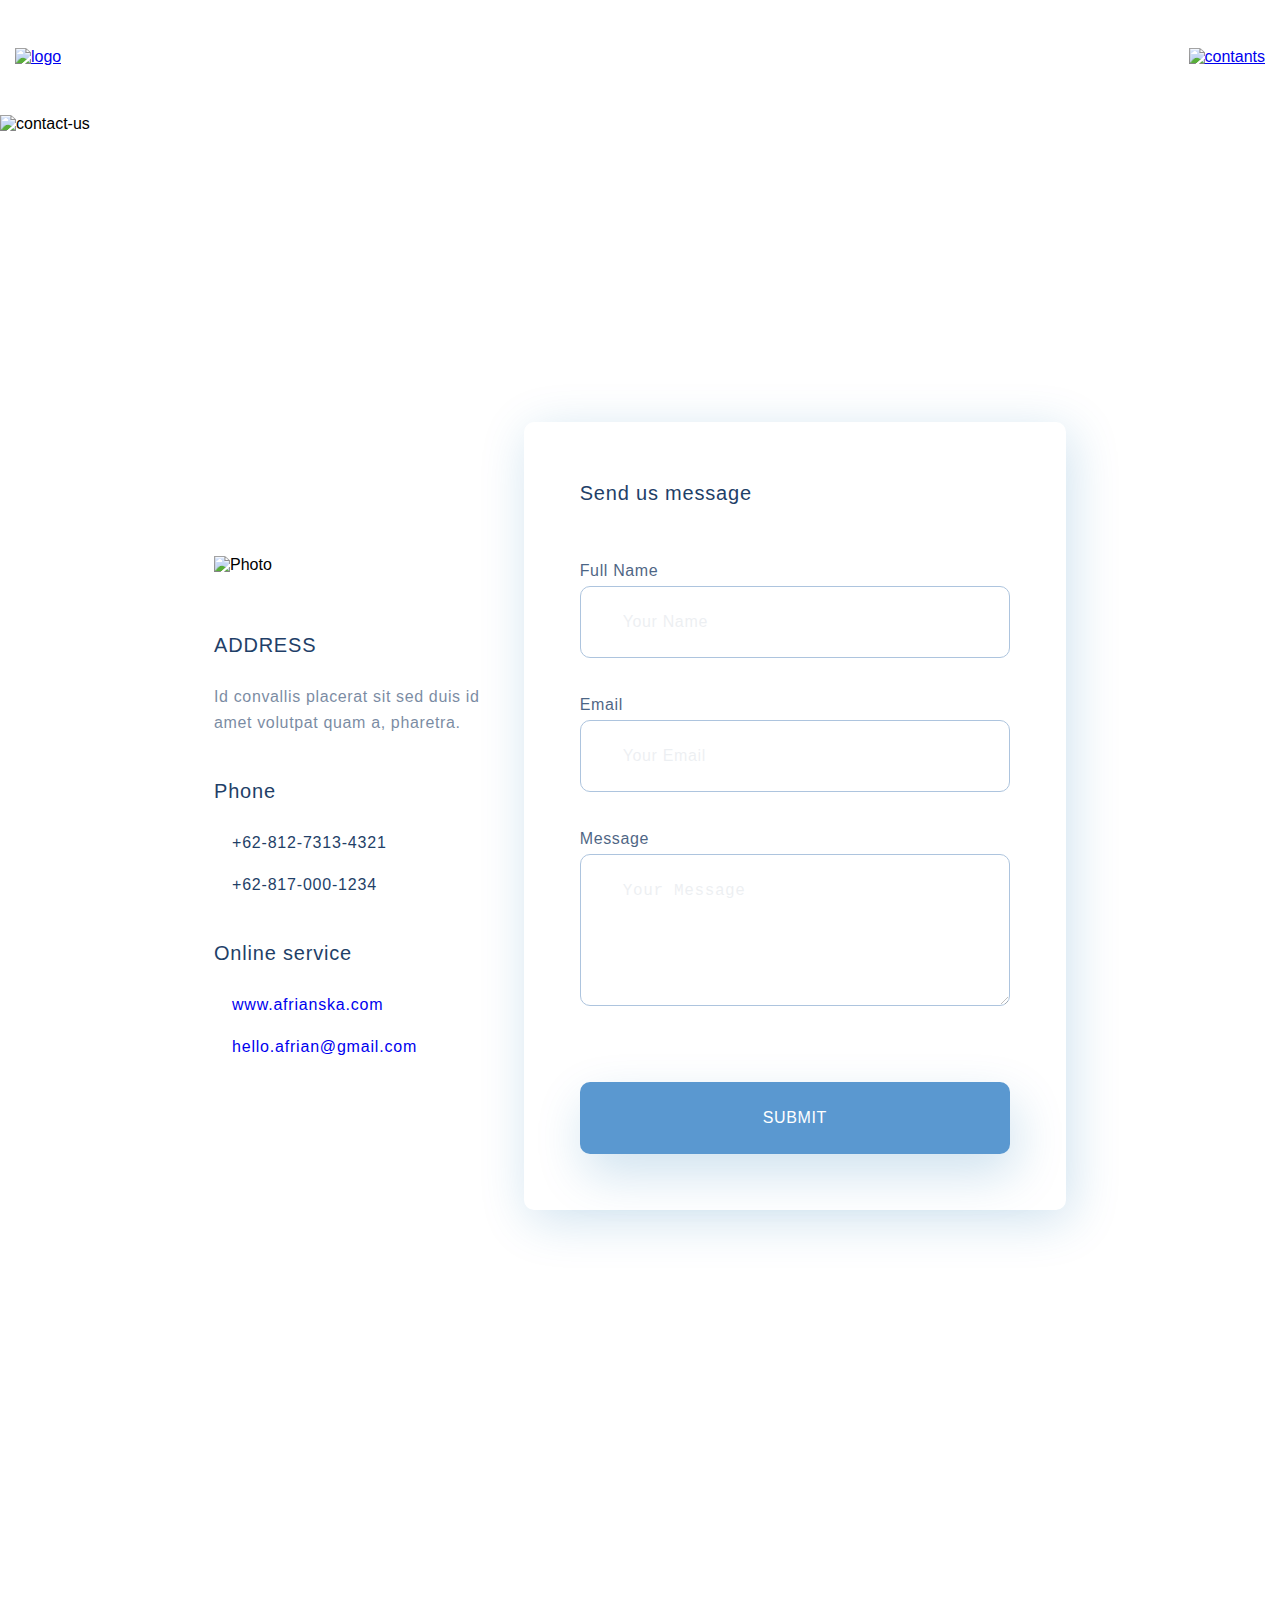
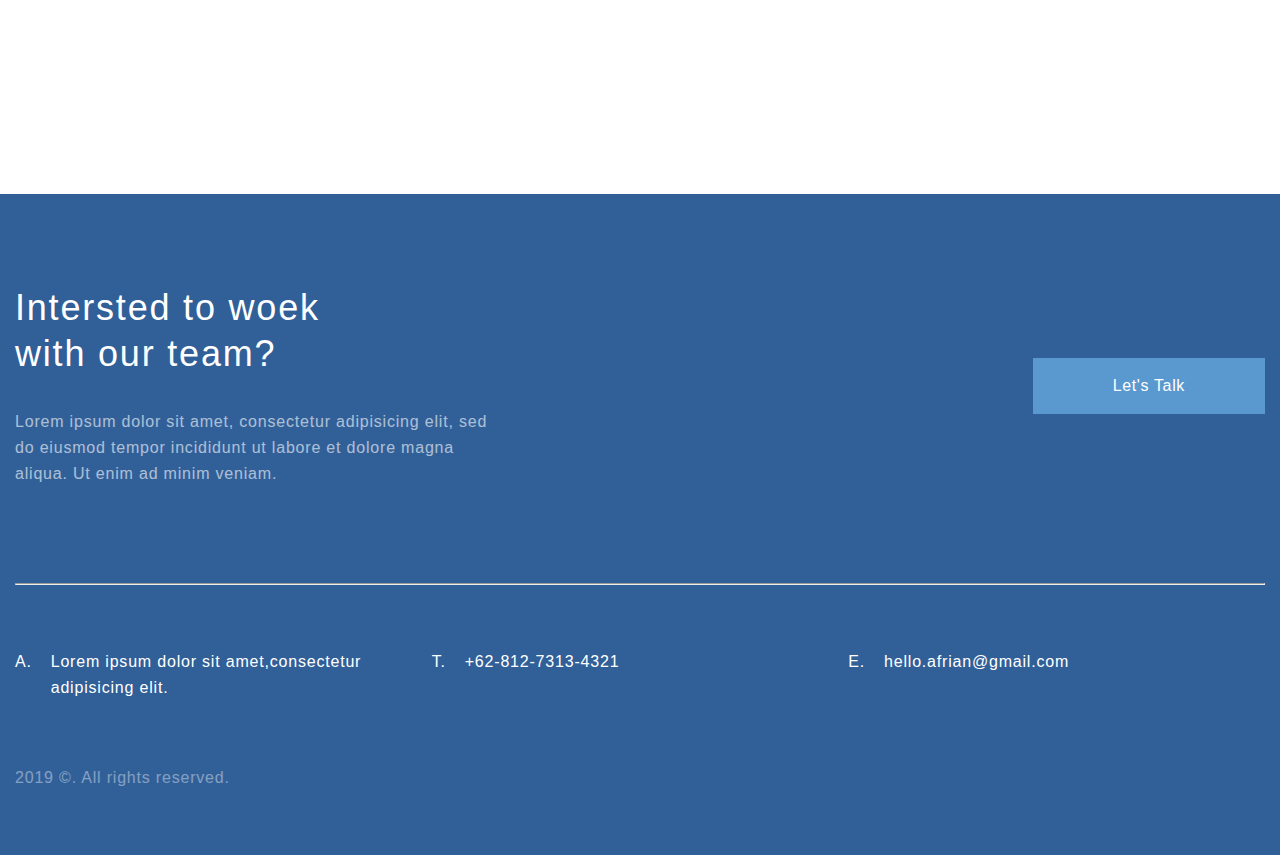
==== contacts.html @ 065f22f1 "Add files via upload" ====
<!DOCTYPE html>
<html lang="en">

<head>
    <meta charset="UTF-8">
    <meta http-equiv="X-UA-Compatible" content="IE=edge">
    <meta name="viewport" content="width=device-width, initial-scale=1.0">
    <link rel="stylesheet" href="style.css">
    <title>Document</title>
</head>

<body>
    <div class="top__contact">
        <div class="container">
            <div class="header header__contact">
                <div class="mainpage"><a href="lesson-2.html"><img src="img/logo.svg" alt="logo"></a></div>
                <div class="contacts"><a href="#"><img src="img/menu_contact_page.svg" alt="contants"></a></div>
            </div>
        </div>
    </div>

    <div class="contacts-header">
        <div class="contactUs-box">
            <img class="contacts-header-img" src="img/contactUs_img.png" alt="contact-us">
            <h2 class="contacts-heading">Contact us</h2>
            <p class="par contacts-header-text">Lorem ipsum dolor sit amet, consectetur adipiscing elit, sed do eiusmod
                tempor incididunt ut labore et dolore magna aliqua. </p>
        </div>
    </div>



    <form action="#" class="container maincontact">
        <div class="contacts-info">
            <img class="info-photo" src="img/contacts-photo.svg" alt="Photo">
            <h4 class="header4">ADDRESS</h4>
            <p class="par info-text">Id convallis placerat sit sed duis id amet volutpat quam a, pharetra.</p>
            <h4 class="header4">Phone</h4>
            <ul class="contacts-info-list phone-list">
                <li>+62-812-7313-4321</li>
                <li>+62-817-000-1234</li>
            </ul>
            <h4 class="header4">Online service</h4>
            <ul class="contacts-info-list link-list">
                <li><a class="info-link1" href="https://monkeytype.com/" target="_blank">www.afrianska.com</a></li>
                <li><a class="info-link2" href="https://www.google.com/intl/ru/gmail/about/"
                        target="_blank">hello.afrian@gmail.com</a>
                </li>
            </ul>
        </div>
        <div class="form">
            <h4 class="header4 form-header-margin">Send us message</h4>
            <p class="form-text">Full Name</p> <input class="input" type="text" placeholder="Your Name"><br>
            <p class="form-text">Email</p> <input class="input" type="email" placeholder="Your Email"><br>
            <p class="form-text">Message</p> <textarea class="input textarea-margin" cols="30" rows="5"
                placeholder="Your Message"></textarea><br>
            <button class="submit" type="submit">Submit</button>
        </div>
    </form>

    <div class="container maincontact">
        <iframe class="map"
            src="https://www.google.com/maps/embed?pb=!1m18!1m12!1m3!1d20290.134812223292!2d26.247168!3d50.529206849999994!2m3!1f0!2f0!3f0!3m2!1i1024!2i768!4f13.1!3m3!1m2!1s0x472f0d9f9c0ebfc3%3A0x83c0985b571f88d5!2z0JDQotCRLdC80LDRgNC60LXRgiDRgdGD0L_QtdGA0LzQsNGA0LrQtdGCIOKEljExNDA!5e0!3m2!1suk!2sua!4v1642683662098!5m2!1suk!2sua"
            style="border:0; width: 100%; height: 392px; display: block;" allowfullscreen="" loading="lazy"></iframe>
    </div>

    <div class="footer footer-contact-page">
        <div class="container">
            <div class="footer__top">
                <div class="footer__top__info">
                    <h3 class="footer_header">Intersted to woek<br>
                        with our team?</h3>
                    <p class="par footer__text">Lorem ipsum dolor sit amet, consectetur adipisicing elit, sed do eiusmod
                        tempor incididunt ut labore et dolore magna aliqua. Ut enim ad minim veniam.
                    </p>
                </div>
                <!-- <div class="footer__button">
                    <a href="#" class="footer__link">Let&#39;s Talk</a>
                </div> -->
                <a href="#" class="footer__button">Let&#39;s Talk</a>
            </div>

            <hr>

            <div class="footer_bottom">
                <ul class="footer__content">
                    <li class="fcontent__element f_element1">Lorem ipsum dolor sit amet,consectetur adipisicing
                        elit.
                    </li>
                    <li class="fcontent__element f_element2">+62-812-7313-4321</li>
                    <li class="fcontent__element f_element3">hello.afrian@gmail.com</li>
                </ul>
                <div class="footer_info">
                    <p class="footer__copy">2019 &copy;. All rights reserved.</p>
                </div>

            </div>
        </div>
    </div>

</body>

</html>
---- style.css ----
*{
    margin: 0;
    padding: 0;
}

body{
    font-family: sans-serif;
}

/* Main Page */

.top{
    background: linear-gradient(0deg, #EBF3FB 8.84%, 
    rgba(152, 195, 232, 0) 31.12%);
    min-height: 768px;

}

.top__text{
    width: 425px;
    font-size: 16px;
    line-height: 26px;
    letter-spacing: 0.05em;
    color: #1F3F68;
    opacity: 0.6;
    margin-top: 32px;
}

.par{
    font-size: 16px;
    line-height: 26px;
    color: #1F3F68;
    letter-spacing: 0.05em;
    opacity: 0.6;
}

.top__header{
    font-size: 64px;
    color: #1F3F68;
    width: 510px;
    font-weight: 300;
    line-height: 74px;
    letter-spacing: 0.04em;
    
}

.top__box{
    display: flex;
    flex-direction: column;
    height: 100%;
}

.top-info{
    flex-grow: 1;
    background-image: url(img/illustration.png);
    background-repeat: no-repeat;
    background-position: right center;
    background-size: 44%;
    margin-top: 115px;
}

.top__button{
    font-size: 16px;
    line-height: 26px;
    text-align: center;
    letter-spacing: 0.04em;
    color: #FFFFFF;
    background: #5A98D0;
    box-shadow: 5px 10px 20px rgba(53, 110, 173, 0.2);
    border-radius: 10px;
    text-decoration: none;
    padding: 15px 50px;
    display: inline-block;
    margin-top: 71px;
}

.header2{
    font-weight: 500;
    font-size: 44px;
    text-align: center;
}

.header3{
    font-size: 36px;
    font-weight: 300;
    line-height: 46px;
    text-align: center;
    letter-spacing: 0.05em;
    color: #000000;
}

.what-we-do{
    padding-top: 64px;
}

.header-mini{
    font-size: 20px;
    line-height: 30px;
    color: #1F3F68;
    letter-spacing: 0.05em;
    margin-top: 51px;
    margin-bottom: 14px;
}

.card__link{
    font-size: 14px;
    line-height: 30px;
    letter-spacing: 0.05em;
    color: #5A98D0;
    text-decoration: none;
}

.card__img{
    align-self: center;
}




.container{
    margin: 0 auto;
    max-width: 1250px;
}

.header{
    display: flex;
    justify-content: space-between;
    padding-top: 34px;
}

.link-box{
    margin-top: 30px; 
}

.card-box{
    display: flex;
    justify-content: space-between;
    margin-top: 64px;
}

.card__link-img{    
    width: 15px;
    height: 14px;
    margin-left: 24px;
    vertical-align: middle;
}

.cards{
    width: 359px;
    background: #FFFFFF;
    box-shadow: 5px 20px 50px rgba(16, 112, 177, 0.2);
    border-radius: 10px;
    padding: 44px 32px;
    box-sizing: border-box;
    display: flex;
    flex-direction: column;
}

.project__header{
    font-size: 36px;
    font-weight: 300;
    line-height: 46px;
    text-align: center;
    letter-spacing: 0.05em;
    color: #000000;
    margin-bottom: 32px;
}

.project{
    margin-top: 64px;
}

.project-item{
    position: relative;
    flex-grow: 1;
}

.project__img{
    width: 100%;
    
}

.project-parent{
    display: flex;
    justify-content: space-between;
    margin-top: 32px;
}

.project-item_margin{
    margin-right: 32px;
}

.project__img__text{
    position: absolute;
    font-size: 32px;
    line-height: 46px;
    text-align: right;
    letter-spacing: 0.05em;
    color: #FFFFFF;
    top: 64px;
    right: 64px;
}

.parent_text{
    position: absolute;
    font-size: 32px;
    line-height: 46px;
    text-align: right;
    letter-spacing: 0.05em;
    color: #FFFFFF;
    top: 32px;
    left: 32px;
}

.project__text{
    font-size: 16px;
    line-height: 26px;
    margin: 0 auto;
    text-align: center;
    letter-spacing: 0.05em;
    color: #222222;
    opacity: 1;
    width: 75%;
    margin-bottom: 64px;
}

.footer{
    background: #316099;
    margin-top: 112px;
    padding-bottom: 64px;
    padding-top: 91px;
}

.footer_header{
    font-size: 36px;
    font-weight: 300;
    line-height: 46px;
    letter-spacing: 0.05em;
    color: #FFFFFF;
}

.footer__top__info{
    width: 495px;
}


.footer__content{
    display: flex;
    justify-content: space-between;
}

.footer__text{
    color: #FFFFFF;
    margin-top: 32px;
    
}

.footer__top{
    margin-bottom: 96px;
    display: flex;
    justify-content: space-between;
    align-items: center;
}

.footer_bottom{
    margin-top: 64px;
}

.fcontent__element{
    flex-grow: 1;
    flex-basis: 33.3333%;
    list-style-type: none;
    font-size: 16px;
    line-height: 26px;
    letter-spacing: 0.05em;
    color: #FFFFFF;
    display: flex;
    margin-right: 32px;
}



/* .footer__button{
    width: 236px;
    height: 56px;
    background: #5A98D0;
    margin-top: 74px;
}

.footer__link{
    font-size: 16px;
    line-height: 26px;
    letter-spacing: 0.04em;
    color: #FFFFFF;
    padding: 15px 80px;
    text-decoration: none;
    display: block;
} */

.footer__button{
    font-size: 16px;
    line-height: 26px;
    text-align: center;
    letter-spacing: 0.04em;
    color: #FFFFFF;
    background: #5A98D0;
    padding: 15px 80px;
    text-decoration: none;
}

.f_element1::before{
    content: ' A. ';
    display: block;
    margin-right: 19px;
}

.f_element2::before{
    content: ' T. ';
    margin-right: 19px;
    display: block;
}

.f_element3::before{
    content: ' E. ';
    margin-right: 19px;
    display: block;
}

.footer__copy{
    font-size: 16px;
    line-height: 26px;
    letter-spacing: 0.05em;
    color: #FFFFFF;
    opacity: 0.4;
    margin-top: 64px;
}


/* Media for tablet 1024px */

@media (max-width: 1024px){
    .container{
        padding: 0 32px;
    }

    .what-we-do{
        margin-top: 64px;
        margin-bottom: 127px;
    }

    .card-box{
        flex-direction: column;
        align-items: center;
    }

    .cards{
        margin-bottom: 32px;
    }

    .footer__top, .footer_bottom{
        padding: 0 124px;
    }

    

    .footer__button{
        padding: 10px 50px;
    }

    .footer__content{
        flex-direction: column;

    }

    .fcontent__element{
        margin-bottom: 24px;
    }
}

/* Media for phone 667px */

@media (max-width: 667px){
    
    .top__header{
        font-size: 32px;
        line-height: 37px;
        text-align: center;
        width: 100%;
    }
 
    .container{
        padding: 0 16px;
    }
    
    .top__text{
        width: 100%;
        text-align: center;
    }

    .top-info{
        margin-top: 36px;
        background-image: none;
        display: flex;
        flex-direction: column;
        align-items: center;
    }
    
    .header{
        padding-top: 24px;
    }

    .top__text{
        margin-top: 12px;
    }

    .top__button{
        font-size: 12px;
        line-height: 26px;
        padding: 2px 12px;
        margin-top: 32px;
    }

    .top{
        min-height: 376px;
        padding-bottom: 41px;
    }
    
    .header3{
        font-size: 24px;
        line-height: 28px;
    }

    .what-we-do{
        margin-top: 48px;
        margin-bottom: 64px;

    }

    .card-box{
        margin-top: 32px;
    }
    
    .card{
        width: 100%;
    }

    .project__header{
        font-size: 24px;
        line-height: 28px;
        text-align: center;
        letter-spacing: 0;
    }

    .project__text{
        width: 100%;
        margin-bottom: 81px;
    }

    .project__img__text{
        font-size: 16px;
        line-height: 19px;
        letter-spacing: 0;
        top: 16px;
        right: 16px;
    }

    .parent_text{
        font-size: 16px;
        line-height: 19px;
        letter-spacing: 0;
        top:26px;
        left: 16px;
    }

    .project-parent{
        margin-top: 16px;
        flex-direction: column;
    }

    .project-item_margin{
        margin-right: 0;
        margin-bottom: 16px;
    }

    .footer{
        margin-top: 64px;
        padding-top: 18px;
        padding-bottom: 32px;
    }

    .footer__top, .footer_bottom{
        flex-direction: column;
        padding: 0 0;
    }

    .footer_header{
        width: 75%;
        margin: 0 auto 32px;
        font-size: 24px;
        line-height: 28px;
        text-align: center;
    }

    .footer__text{
        text-align: center;
        margin-bottom: 40px;
    }
    
    .footer__button{
        padding: 5px 25px;
    }


    .footer__content{
        flex-direction: column;
        
    }
    
    .footer__top{
        margin-bottom: 41px;
    }

    .footer_bottom{
        margin-top: 32px;
    }

    .footer__top__info{
        width: 100%;
    }

    .footer__copy{
        margin-top: 37px;
        text-align: center;
    }

    .fcontent__element{
        margin-bottom: 17px;
    }

}


/* Contact Us Page */

.header__contact{
    padding-top: 48px;
    padding-bottom: 49px;
}

.contacts-heading{
    font-weight: 500;
    font-size: 44px;
    line-height: 74px;
    text-align: center;
    letter-spacing: 0.04em;
    color: #FFFFFF;
}

.contacts-header-text{
    font-size: 20px;
    line-height: 30px;
    text-align: center;
    letter-spacing: 0.04em;
    color: rgba(255, 255, 255, 0.6);
}

.contactUs-box{
    position: relative;
    display: flex;
    flex-direction: column;
    align-items: center;
    margin-bottom: 57px;
}

.contacts-header-img{
    height: 250px;
    width: 100%;
    object-fit: cover;
}

.contacts-heading{
    margin-top: 51px;
    position: absolute;
    align-items: center;
}

.contacts-header-text{
    position: absolute;
    margin-top: 141px;
    width: 57%;
}

.header4{
    font-weight: 500;
    font-size: 20px;
    line-height: 30px;
    letter-spacing: 0.04em;
    color: #1F3F68;
    margin-bottom: 24px;
}

.maincontact{
    display: flex;
    padding: 0 214px;
    align-items: center;
}

.contacts-info{
    flex-grow: 1;
    padding: 56px 0;
}

.info-photo{
    margin-bottom: 56px;
}

.info-text{
    letter-spacing: 0.04em;
    margin-bottom: 40px;
    max-width: 299px
}

.contacts-info-list{
    font-size: 16px;
    line-height: 26px;
    letter-spacing: 0.05em;
    color: #1F3F68;
    list-style-position: inside;
}

.phone-list{
    font-weight: 300;
    list-style-type: none;
    margin-bottom: 40px;
}

.phone-list li::before{
    content: url(img/phone-icon.svg);
    margin-right: 18px;
}

.link-list{
    list-style-type: none;
}


.phone-list li{
    margin-bottom: 16px;
}

.link-list li{
    margin-bottom: 16px;
}


.info-link1, .info-link2{
    text-decoration: none; 
    
}

.info-link1::before{
    content: url(img/browse_icon.svg);
    margin-right: 18px;
}

.info-link2::before{
    content: url(img/mail_icon.svg);
    margin-right: 18px;
}

.form-text{
    font-size: 16px;
    line-height: 30px;
    letter-spacing: 0.04em;
    color: #1F3F68;
    opacity: 0.8;
}

.input::placeholder{
    padding: 21px 0;
    font-weight: 300;
    font-size: 16px;
    line-height: 30px;
    letter-spacing: 0.04em;
    color: #1F3F68;
    opacity: 0.2;
    text-decoration: none;
}

.input{
    opacity: 0.4; 
    border: 1px solid #356EAD;
    box-sizing: border-box;
    border-radius: 10px;
    margin-bottom: 32px;
    width: 100%;
    min-height: 72px;
    padding-left: 42px;
    font-weight: 300;
    font-size: 16px;
    line-height: 30px;
    letter-spacing: 0.04em;
}

.submit{
    font-weight: 500;
    font-size: 16px;
    line-height: 26px;
    text-align: center;
    letter-spacing: 0.04em;
    color: #FFFFFF;
    text-transform: uppercase;
    background: #5A98D0;
    box-shadow: 5px 20px 50px rgba(16, 112, 177, 0.2);
    border-radius: 10px;
    padding: 23px 183px;
    border:none
}

.form-header-margin{
    margin-bottom: 48px;
}

.textarea-margin{
    margin-bottom: 72px;
}

.form{
    background: #FFFFFF;
    box-shadow: 5px 10px 50px rgb(16 112 177 / 20%);
    border-radius: 10px;
    padding: 56px 56px;
}

.map{
    margin-top: 96px;
}

.footer-contact-page{
    margin-top: 96px;
}


@media (max-width: 1024px){
    .header__contact{
        padding-top: 18px;
    }

    .contacts-info{
        padding-bottom: 64px;
        padding-top: 0;
    }

    .maincontact{
        flex-direction: column;
        padding: 0;
    }

    .form-header-margin{
        max-width: 100px;
        margin-bottom: 18px;
    }

    .map{
        margin-top: 64px;
    }

    .contactUs-box{
        margin-bottom: 64px;
    }

    .footer-contact-page{
        margin-top: 64px;
    }
}

@media (max-width: 667px){
    .header__contact {
        padding-bottom: 31px;
    }

    .contacts-heading {
        font-size: 24px;
        line-height: 28px;
        margin-top: 48px;
    }

    .contacts-header-text{
        font-size: 16px;
        letter-spacing: 0;
        margin-top: 108px;
        width: 90%;
    }

    .info-photo{
        margin-bottom: 32px;
    }

    .info-text{
        margin-bottom: 32px;
    }

    .phone-list{
        margin-bottom: 32px;
    }

    .contacts-info{
        padding-top: 0;
        padding-bottom: 32px;
    }

    .form-text{
        font-size: 14px;
    }

    .input{
        min-height: 46px;
        padding-left: 22px;
        margin-bottom: 20px;
    }

    .input::placeholder{
        font-size: 14px;
        padding: 13px 0;
    }

    .textarea-margin{
        line-height: 20px;
        margin-bottom: 46px;
    }

    .form{
        padding: 36px 36px;
    }

    .form-header-margin{
        font-size: 16px;
        max-width: 150px;
        margin-bottom: 31px;
    }

    .maincontact {
        flex-direction: column;
        padding: 0;
    }
    
    .submit{
        padding: 15px 0;
        width: 100%;
    }

    .footer-contact-page{
        margin-top: 32px;
    }

    .map{
        margin-top: 32px;
    }

}
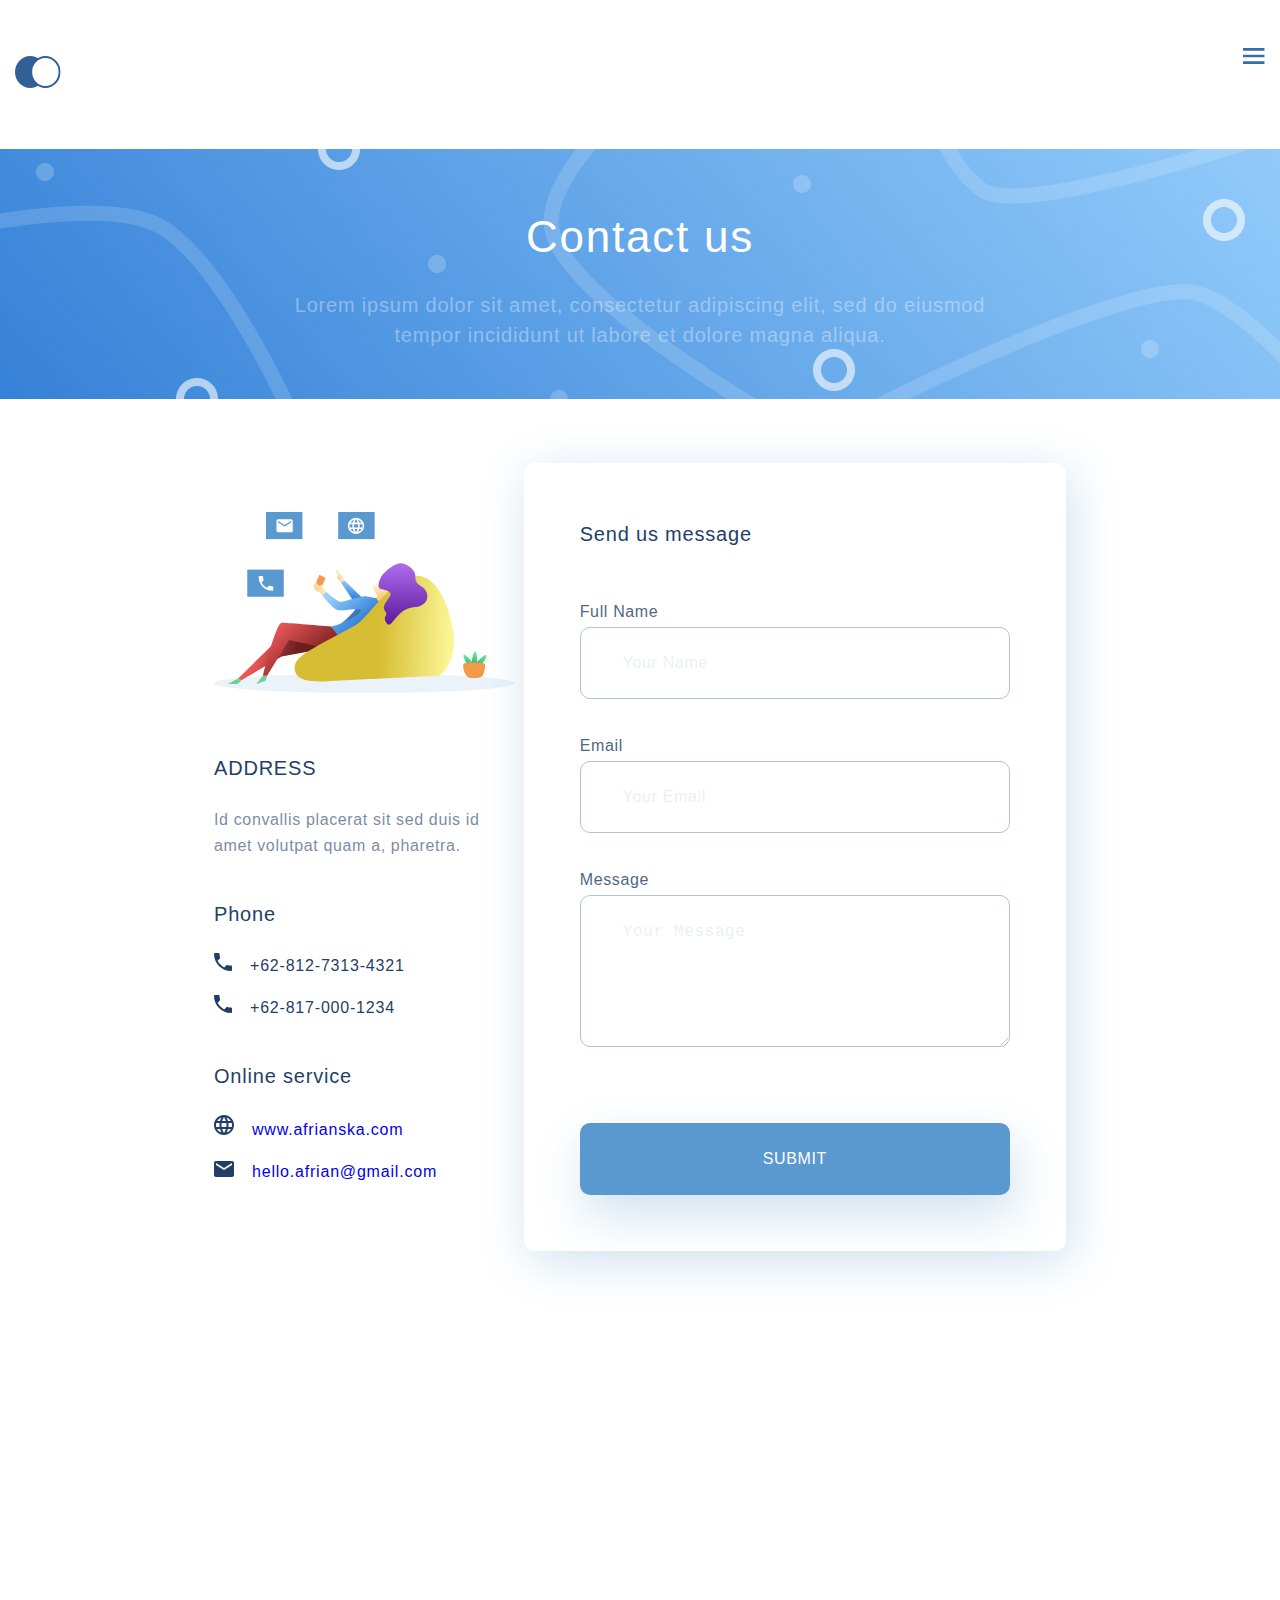
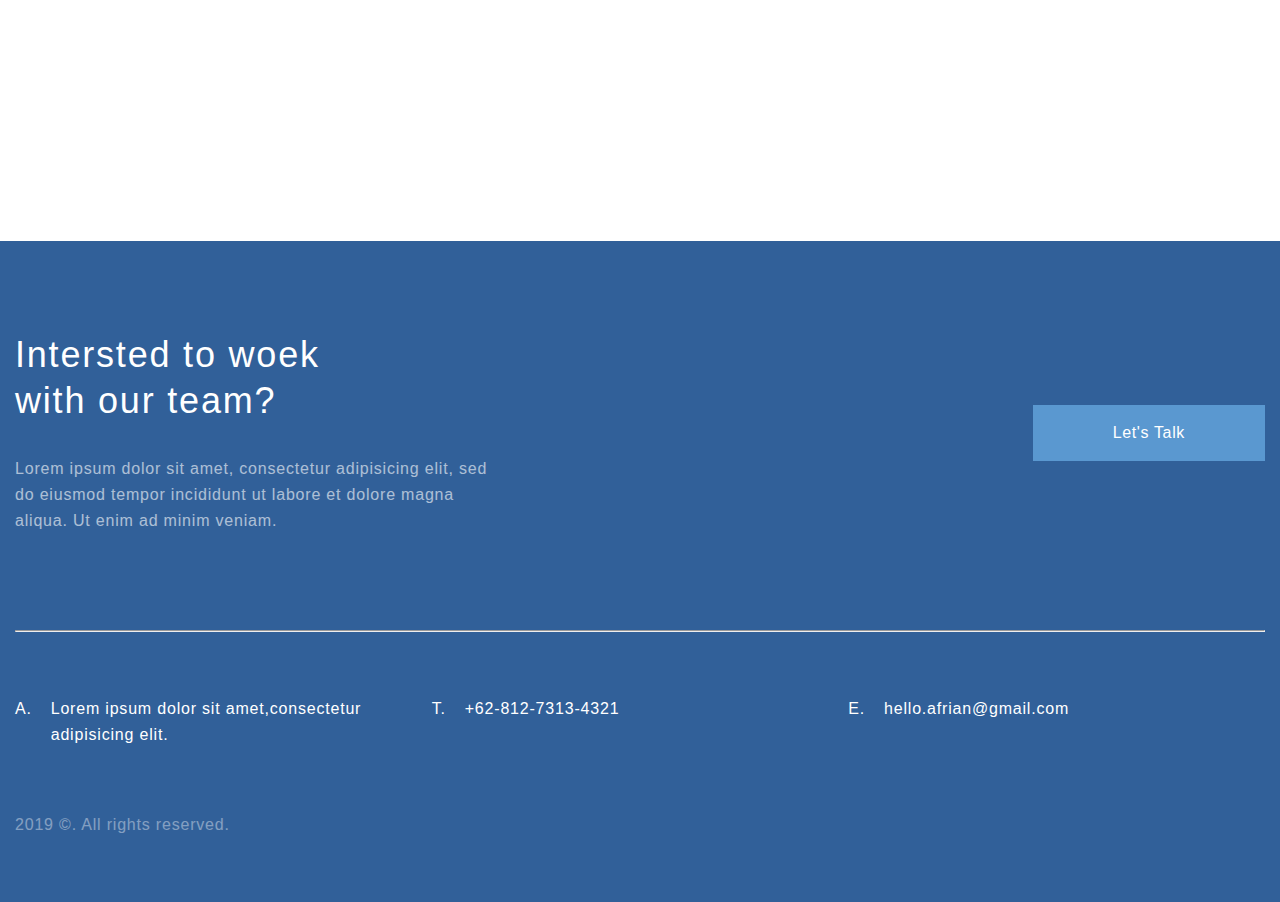
==== commit 0aabd88b: "Add files via upload" ====
--- a/contacts.html
+++ b/contacts.html
@@ -13,7 +13,7 @@
     <div class="top__contact">
         <div class="container">
             <div class="header header__contact">
-                <div class="mainpage"><a href="lesson-2.html"><img src="img/logo.svg" alt="logo"></a></div>
+                <div class="mainpage"><a href="index.html"><img src="img/logo.svg" alt="logo"></a></div>
                 <div class="contacts"><a href="#"><img src="img/menu_contact_page.svg" alt="contants"></a></div>
             </div>
         </div>
